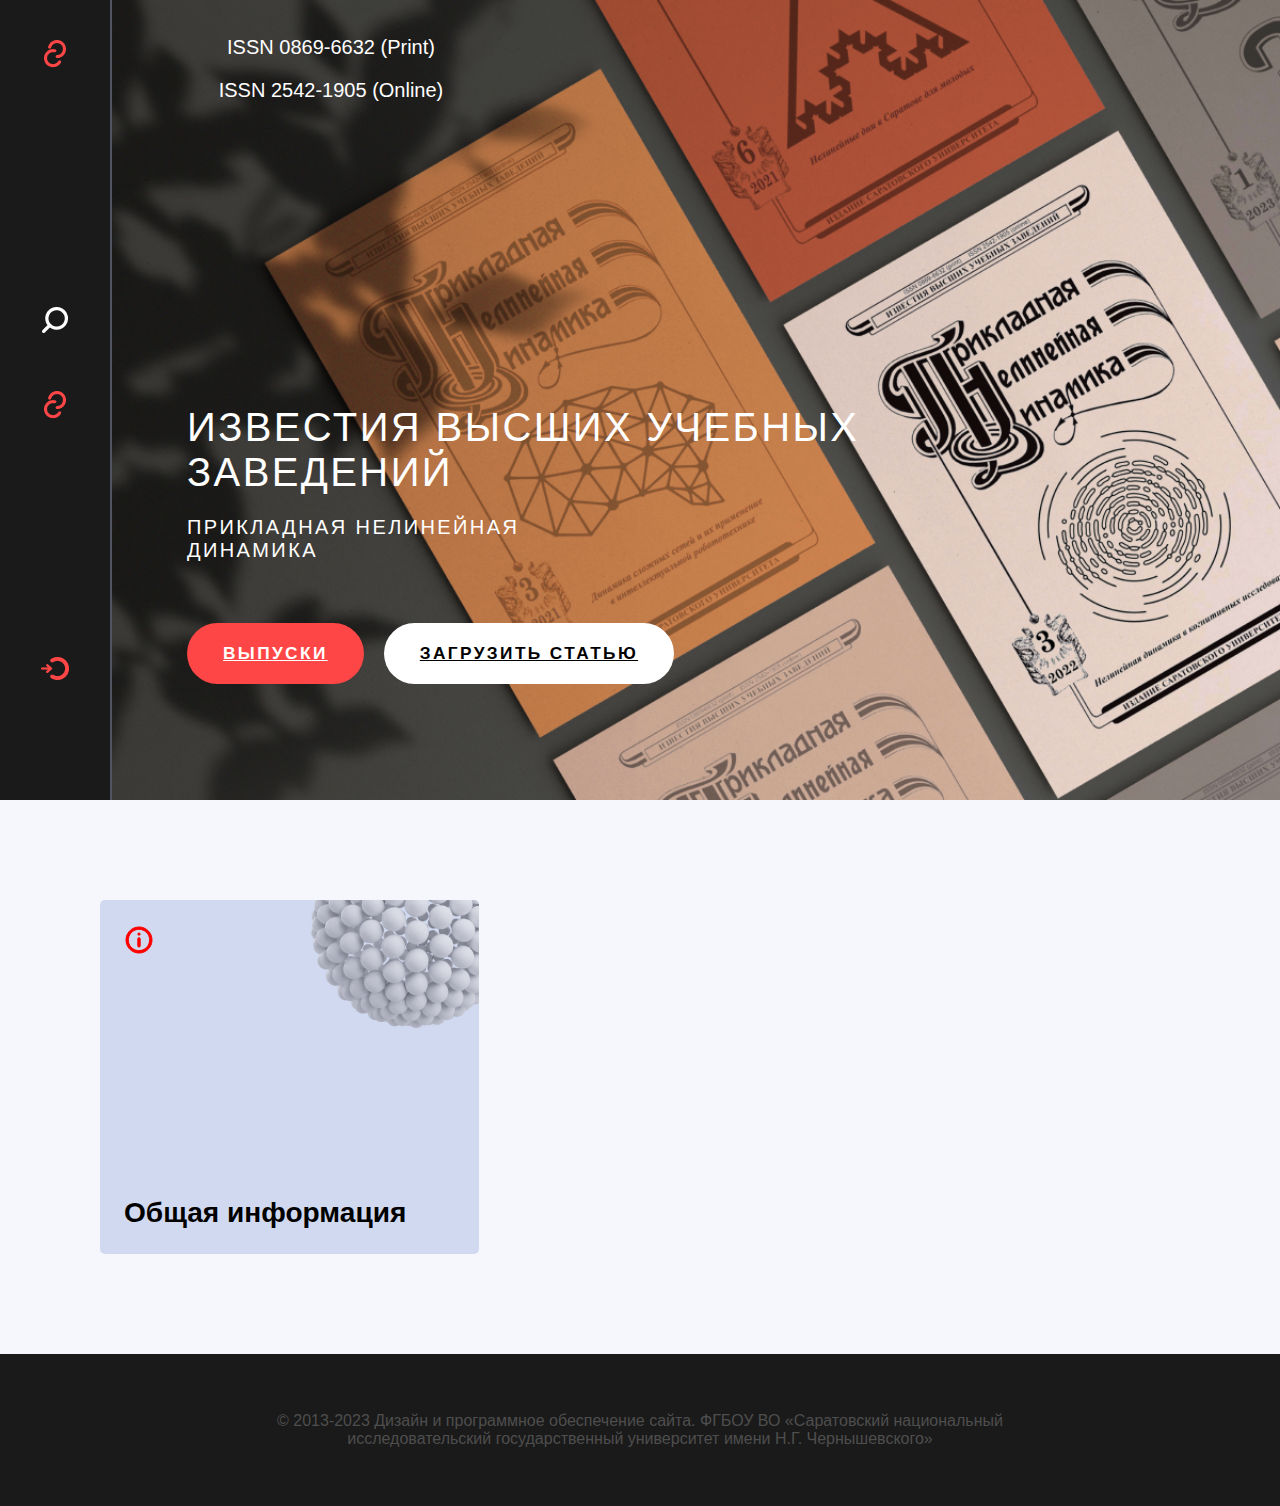
==== index.html @ 3cf643f3 "feat: add normal struct" ====
<!DOCTYPE html>
<html lang="ru">
<head>
    <meta charset="UTF-8">
    <meta name="viewport" content="width=device-width, initial-scale=1.0">
    <title>Прикладная нелинейная динамика</title>
    <link rel="stylesheet" href="./src/css/styles.css">
</head>
<body>
    <header>
        <div class="header-content">
            <div class="sidebar">
               <div class="trigger">                    
                    <div class="linkbtn" onclick="toggleMenu('linksMenu')"><img src="./src/img/png/Topbtn.png" alt=""></div>
                    <div class="center"> 
                        <div class="Searchbtn" onclick="toggleMenu('searchMenu')"><img src="./src/img/png/Search.png" alt=""></div>
                        <div class="Menubtn" onclick="toggleMenu('menu')"><img src="./src/img/png/Topbtn.png" alt=""></div>
                    </div>
                    <div class="authbtn" onclick="toggleMenu('authMenu')"><img src="./src/img/png/auth.png" alt=""></div>
                </div>  
                <div class="menu" id="linksMenu">
                    <a href="#">WoS: 0.13</a>
                    <a href="#">SCOPUS: 1.2</a>
                    <a href="#">RSCI</a>
                    <a href="#">РИНЦ: 0.626</a>
                    <a href="#">Scimago: Q3</a>
                    <a href="#">Список ВАК</a>
                    <a href="#">Журналы СГУ</a>
                </div>
                <div class="menu" id="menu">
                    <a href="#">Общая информация</a>
                    <a href="#">Цели и тематика журнала</a>
                    <a href="#">Индексирование</a>
                    <a href="#">Редакционная коллегия</a>
                    <a href="#">Правила представления рукописей</a>
                    <a href="#">Порядок рецензирования рукописей</a>
                    <a href="#">Авторы</a>
                    <a href="#">Издательская этика</a>
                    <a href="#">Рубрики</a>
                    <a href="#">Новости</a>
                    <a href="#">Контакты</a>
                    <a href="#">Ранний доступ</a>
                </div>
                <div class="menu" id="searchMenu">
                    <input type="text" id="searchInput" placeholder="Введите текст для поиска">
                    <div class="dropdown">
                        <input type="text" class="dropdown-btn" placeholder="Выберите ключевое слово" readonly onclick="toggleDropdown()">
                        <div class="dropdown-content" id="dropdown-content">
                            <a href="#" onclick="selectKeyword('Ключевое слово 1')">Ключевое слово 1</a>
                            <a href="#" onclick="selectKeyword('Ключевое слово 2')">Ключевое слово 2</a>
                            <a href="#" onclick="selectKeyword('Ключевое слово 3')">Ключевое слово 3</a>
                        </div>
                    </div>
                    <button onclick="search()">Искать</button>
                </div>
                <div class="menu" id="authMenu">
                    <input type="text" id="login" placeholder="Логин">
                    <input type="password" id="password" placeholder="Пароль">
                    <button onclick="login()">Войти</button>
                </div>
            </div>
      
            <div class="header-right-wrapper">
                <div class="contact-info">
                    <span>ISSN 0869-6632 (Print)</span>
                   <span>ISSN 2542-1905 (Online)</span>
               </div>
               <div class="headline">
                   <h1>Известия высших учебных заведений</h1>
                   <h2>Прикладная нелинейная динамика</h2>
                   <div class="buttons">
                       <a href="article.html" class="releases-btn">ВЫПУСКИ</a>
                       <a class="download-btn" href="./styles.css" download="скачать">ЗАГРУЗИТЬ СТАТЬЮ</a>
                   </div>
                </div>
            </div>            
            <script src="func.js"></script>
        </div>
    </header>
    <main>
        <section class="section-info">
            <div class="info__card">
                <h3>Общая информация</h3>
                <svg width="28" height="28" viewBox="0 0 28 28" fill="#000" xmlns="http://www.w3.org/2000/svg"  id="alert">
                    <path d="M13.9999 1.00014C11.4288 1.00014 8.91539 1.76257 6.77756 3.19102C4.63973 4.61947 2.9735 6.64978 1.98957 9.02521C1.00563 11.4006 0.748191 14.0145 1.2498 16.5362C1.7514 19.058 2.98952 21.3743 4.8076 23.1924C6.62567 25.0105 8.94204 26.2486 11.4638 26.7502C13.9855 27.2518 16.5994 26.9944 18.9748 26.0104C21.3502 25.0265 23.3805 23.3603 24.809 21.2224C26.2374 19.0846 26.9999 16.5712 26.9999 14.0001C27.0077 12.2907 26.6768 10.5967 26.0262 9.01597C25.3757 7.43521 24.4184 5.999 23.2097 4.79028C22.001 3.58157 20.5648 2.6243 18.984 1.97376C17.4033 1.32322 15.7093 0.992312 13.9999 1.00014ZM13.9999 24.6364C11.8963 24.6364 9.83985 24.0126 8.09072 22.8438C6.34159 21.6751 4.97831 20.0139 4.17327 18.0704C3.36823 16.1269 3.1576 13.9883 3.568 11.925C3.97841 9.86178 4.99142 7.96657 6.47893 6.47906C7.96644 4.99155 9.86165 3.97854 11.9249 3.56813C13.9881 3.15773 16.1267 3.36836 18.0703 4.1734C20.0138 4.97844 21.675 6.34172 22.8437 8.09085C24.0124 9.83998 24.6362 11.8964 24.6362 14.0001C24.6207 16.8162 23.4951 19.5126 21.5038 21.5039C19.5125 23.4953 16.8161 24.6209 13.9999 24.6364Z" fill="white" stroke="white"/>
                    <path d="M13.9997 11.6364C13.6862 11.6364 13.3856 11.761 13.164 11.9826C12.9424 12.2042 12.8179 12.5048 12.8179 12.8183V19.9091C12.8179 20.2226 12.9424 20.5232 13.164 20.7448C13.3856 20.9664 13.6862 21.0909 13.9997 21.0909C14.3131 21.0909 14.6137 20.9664 14.8353 20.7448C15.057 20.5232 15.1815 20.2226 15.1815 19.9091V12.8183C15.1815 12.5048 15.057 12.2042 14.8353 11.9826C14.6137 11.761 14.3131 11.6364 13.9997 11.6364Z" fill="white" stroke="white"/>
                    <path d="M13.9997 9.2728C14.6524 9.2728 15.1815 8.74369 15.1815 8.09099C15.1815 7.43829 14.6524 6.90918 13.9997 6.90918C13.347 6.90918 12.8179 7.43829 12.8179 8.09099C12.8179 8.74369 13.347 9.2728 13.9997 9.2728Z" fill="white" stroke="white"/>
                </svg>
                <picture class="info__picture"><img src="./src/img/png/gift.png" alt="gift"></picture>
            </div>
          <!--<button class="info-card">
                <h3>Цели и тематика журнала</h3>
            </button>
            <button class="info-card">
                <h3>Индексирование</h3>
            </button>
            <button class="info-card">
                <h3>Редакционная коллегия</h3>
            </button>
            <button class="info-card">
                <h3>Правила представления рукописей</h3>
            </button>
            <button class="info-card">
                <h3>Порядок рецензирования рукописей</h3>
            </button>
            <button class="info-card">
                <h3>Авторы</h3>
            </button>
            <button class="info-card">
                <h3>Издательская этика</h3>
            <button class="info-card">
                <h3>Рубрики</h3>
            </button>
            <button class="info-card">
                <h3>Новости</h3>
            </button>
            <button class="info-card">
                <h3>Контакты</h3>
            </button>
            <button class="info-card">
                <h3>Ранний доступ</h3>
            </button>-->  
        </section>
    </main>
    <footer>
        <p>&copy; 2013-2023 Дизайн и программное обеспечение сайта. ФГБОУ ВО «Саратовский национальный исследовательский государственный университет имени Н.Г. Чернышевского»</p>
    </footer>
    <script src="./src/js/func.js"></script>
</body>
</html>
---- src/css/styles.css ----
* {
  padding: 0;
  margin: 0;
}

html {
  font-family: 'Montserrat', sans-serif;
  background-color: #f5f7fd;
  overflow-x: hidden;
}

body {
  margin: 0;
  padding: 0;
  box-sizing: border-box;
  display: flex;
  flex-direction: column;
  min-height: 100vh;
  min-width: screen;
  background-color: #f5f7fd;
}

header {
  background-image: url('../img/png/top.png');
  background-size: cover;
  background-position: center;
  background-repeat: no-repeat;
  min-height: 50rem;
  height: 100%;
  min-width: screen;
  color: #ffffff;
}

.sidebar {
  position: relative;
  min-height: 50rem;
  min-width: 110px;
  background-color: #1a1a1a;
  border-right: 0.15rem solid #525464;
  transition: left 0.3s ease;
}

.trigger {
  display: flex;
  flex-direction: column;
  align-items: center;
  justify-content: space-between;
  min-height: 100%;
  text-align: center;
  width: 100%;
  transition: background-color 0.3s;
}

.center {
  display: flex;
  flex-direction: column;
  gap: 54px;
}

.trigger .Menubtn {
  background-position: center;
  background-repeat: no-repeat;
  height: fit-content;
  cursor: pointer;
}

.trigger .Searchbtn {
  background-position: center;
  background-repeat: no-repeat;
  height: fit-content;
  cursor: pointer;
}

.trigger .linkbtn {
  margin-top: 40px;
  background-position: center;
  background-repeat: no-repeat;
  height: fit-content;
  cursor: pointer;
}

.trigger .authbtn {
  height: fit-content;
  margin-bottom: 116px;
  cursor: pointer;
}

.menu {
  display: none;
  flex-direction: column;
  align-items: center;
  position: absolute;
  left: 101%;
  top: 0;
  height: 50rem;
  background-color: #1a1a1a;
  width: 400%;
}

.menu a {
  color: white;
  text-decoration: none;
  padding: 10px;
  display: block;
  text-align: center;
  width: 95.5%;
  margin-top: 0.7rem;
  transition: background-color 0.3s;
}

.menu a:hover {
  color: #ff4646;
}

#searchMenu input,
#authMenu input {
  position: relative;
  top: 30%;
  left: 20%;
  padding: 10px;
  margin-bottom: 10px;
  width: 50%;
  border: none;
  background-color: #1a1a1a;
  border: 1px solid #d32;
  color: #ffffff;
}

#searchMenu button {
  position: relative;
  top: 50%;
  left: 40%;
  background-color: #ff4646;
  padding: 10px 20px;
  border-radius: 5.7rem;
  border: none;
  color: white;
  padding: 10px 20px;
  cursor: pointer;
  transition: background-color 0.3s;
}

#authMenu button {
  position: relative;
  top: 50%;
  left: -18%;
  background-color: #ff4646;
  padding: 10px 20px;
  border-radius: 5.7rem;
  border: none;
  color: white;
  padding: 10px 20px;
  cursor: pointer;
  transition: background-color 0.3s;
}

#searchMenu button:hover,
#authMenu button:hover {
  background-color: #d32;
}

.dropdown {
  width: 80%;
  margin-bottom: 10px;
  position: relative;
  top: 40%;
  left: 10%;
}

.dropdown-btn {
  width: 100%;
  padding: 10px;
  border: none;
  background-color: #444444;
  color: white;
  cursor: pointer;
  text-align: left;
  margin: 0;
}

.dropdown-content {
  display: none;
  position: absolute;
  background-color: #333333;
  width: 100%;
  z-index: 1;
}

.dropdown-content a {
  color: white;
  padding: 10px;
  text-decoration: none;
  display: block;
  text-align: left;
}

.dropdown-content a:hover {
  background-color: gray;
}

.header-content {
  display: flex;
  min-height: 100%;
  width: 100%;
}

.header-right-wrapper {
  display: flex;
  flex-direction: column;
  min-height: 100%;
  max-width: 100%;
  justify-content: space-between;
  gap: 48px;
  padding: 36px 75px 116px;
}

@media (max-width: 760px) {
  .header-right-wrapper {
    padding: 24px 36px 80px;
    gap: 36px;
  }
}

.contact-info {
  display: flex;
  flex-direction: column;
  max-width: 18rem;
  font-weight: lighter;
  font-size: 20px;
  font-weight: 400;
}

.headline {
  display: flex;
  flex-direction: column;
  gap: 21px;
  min-width: 100%;
  margin-top: 0rem;
  letter-spacing: 0.15rem;
}

.headline h1 {
  font-weight: lighter;
  max-width: 292px;
  font-size: 20px;
  font-weight: 400;
  text-transform: uppercase;
}

.headline h2 {
  max-width: 460px;
  font-size: 64px;
  font-weight: 500;
}

.contact-info {
  left: 10%;
}

.buttons {
  display: flex;
  align-items: center;
  gap: 20px;
  margin-top: 40px;
  min-width: 100%;
  flex-wrap: wrap;
}

.releases-btn,
.download-btn {
  display: flex;
  min-width: fit-content;
  padding: 20px 36px;
  border-radius: 5.7rem;
  border: none;
  color: white;
  cursor: pointer;
  letter-spacing: 0.15rem;
  font-size: 108%;
  font-weight: bold;
}

.releases-btn {
  background-color: #ff4646;
  color: #ffffff;
}

.download-btn {
  background-color: #ffffff;
  color: #000000;
}

.releases-btn:hover {
  background-color: #d32;
}

.download-btn:hover {
  background-color: #d0d9ef;
}

main {
  padding: 20px;
}

.content-block {
  background-color: white;
  border-radius: 5px;
  padding: 18px 30px;
  display: flex;
  flex-direction: column;
}

.main-btns {
  background-color: white;
  max-width: 240px;
  color: #ff4646;
  font-size: 14px;
  border-radius: 5.7rem;
  border-color: #ff4646;
  border-width: 1.5px;
  justify-content: center;
  margin-left: 45%;
}

h4 {
  color: #ff4646;
}

.section-info {
  display: grid;
  grid-template-columns: repeat(auto-fill, minmax(272px, 1fr));
  gap: 44px;
  padding: 5rem;
}

.info__card {
  display: flex;
  width: 100%;
  min-height: 19rem;
  border: none;
  cursor: pointer;
  font-size: x-large;
  background-color: #d0d9ef;
  border-radius: 5px;
  background-blend-mode: overlay;
  text-align: start;
  padding: 25px 24px;
  position: relative;
  overflow: hidden;
  flex-direction: column;
  align-items: flex-start;
  justify-content: flex-end;
  transition: background .5s ease-in-out, color .5s ease-in-out;
}


.info__picture{
  position: absolute;
  top: 0;
  right: 0;
  z-index: 5;
}

.info__card:hover{
  background-color: #ff4646;
  transition: background .5s ease-in-out, color .5s ease-in-out;
  color: #fff;
}

.info__card:hover #alert path{
  fill: white;
  stroke: white;
}





















.info-card h3 {
  width: 100%;
  vertical-align: bottom;
}

#alert{
  position: absolute;
  top: 26px;
  left: 25px;
  z-index: 5;
}

#alert path{
  fill: red;
  stroke: red;
}

footer {
  position: relative;
  display: flex;
  justify-content: center;
  align-items: center;
  background-color: #1a1a1a;
  margin: auto;
  padding: 58px 0;
  width: 100%;
  text-align: center;
}

footer p {
  max-width: 822px;
  color: #4e4e4e;
}

@media (max-width: 760px) {
  .releases-btn,
  .download-btn {
    min-width: 100%;
    justify-content: center;
    font-size: 12px;
  }

  .info-section {
    padding: 0;
  }

  footer {
    padding: 24px 0;
    width: 100%;
  }

  footer p {
    padding: 0 10px;
  }
}

@media (max-width: 620px) {
  .sidebar {
    min-width: 68px;
  }

  .headline h1 {
    font-size: 14px;
  }

  .headline h2 {
    font-size: 36px;
  }

  .buttons {
    margin-top: 10px;
  }
}


* {
  padding: 0;
  margin: 0;
}



.sidebar {
  position: relative;
  min-height: 50rem;
  min-width: 110px;
  background-color: #1a1a1a;
  border-right: 0.15rem solid #525464;
  transition: left 0.3s ease;
}

.trigger {
  display: flex;
  flex-direction: column;
  align-items: center;
  justify-content: space-between;
  min-height: 100%;
  text-align: center;
  width: 100%;
  transition: background-color 0.3s;
}

.center {
  display: flex;
  flex-direction: column;
  gap: 54px;
}

.trigger .Menubtn {
  background-position: center;
  background-repeat: no-repeat;
  height: fit-content;
  cursor: pointer;
}

.trigger .Searchbtn {
  background-position: center;
  background-repeat: no-repeat;
  height: fit-content;
  cursor: pointer;
}

.trigger .linkbtn {
  margin-top: 40px;
  background-position: center;
  background-repeat: no-repeat;
  height: fit-content;
  cursor: pointer;
}

.trigger .authbtn {
  height: fit-content;
  margin-bottom: 116px;
  cursor: pointer;
}

.menu {
  display: none;
  flex-direction: column;
  align-items: center;
  position: absolute;
  left: 101%;
  top: 0;
  height: 50rem;
  background-color: #1a1a1a;
  width: 400%;
}

.menu a {
  color: white;
  text-decoration: none;
  padding: 10px;
  display: block;
  text-align: center;
  width: 95.5%;
  margin-top: 0.7rem;
  transition: background-color 0.3s;
}

.menu a:hover {
  color: #ff4646;
}

#searchMenu input,
#authMenu input {
  position: relative;
  top: 30%;
  left: 20%;
  padding: 10px;
  margin-bottom: 10px;
  width: 50%;
  border: none;
  background-color: #1a1a1a;
  border: 1px solid #d32;
  color: #ffffff;
}

#searchMenu button {
  position: relative;
  top: 50%;
  left: 40%;
  background-color: #ff4646;
  padding: 10px 20px;
  border-radius: 5.7rem;
  border: none;
  color: white;
  padding: 10px 20px;
  cursor: pointer;
  transition: background-color 0.3s;
}

#authMenu button {
  position: relative;
  top: 50%;
  left: -18%;
  background-color: #ff4646;
  padding: 10px 20px;
  border-radius: 5.7rem;
  border: none;
  color: white;
  padding: 10px 20px;
  cursor: pointer;
  transition: background-color 0.3s;
}

#searchMenu button:hover,
#authMenu button:hover {
  background-color: #d32;
}

.dropdown {
  width: 80%;
  margin-bottom: 10px;
  position: relative;
  top: 40%;
  left: 10%;
}

.dropdown-btn {
  width: 100%;
  padding: 10px;
  border: none;
  background-color: #444444;
  color: white;
  cursor: pointer;
  text-align: left;
  margin: 0;
}

.dropdown-content {
  display: none;
  position: absolute;
  background-color: #333333;
  width: 100%;
  z-index: 1;
}

.dropdown-content a {
  color: white;
  padding: 10px;
  text-decoration: none;
  display: block;
  text-align: left;
}

.dropdown-content a:hover {
  background-color: gray;
}

.header-content {
  display: flex;
  min-height: 100%;
  width: 100%;
}

.header-right-wrapper {
  display: flex;
  flex-direction: column;
  min-height: 100%;
  max-width: 100%;
  justify-content: space-between;
  gap: 48px;
  padding: 36px 75px 116px;
}

@media (max-width: 760px) {
  .header-right-wrapper {
    padding: 24px 36px 80px;
    gap: 36px;
  }
}

.contact-info {
  display: flex;
  align-items: center;
  gap: 20px;
  max-width: 18rem;
  font-weight: lighter;
  font-size: 20px;
}

.contact-info a {
  display: flex;
  align-items: center;
  gap: 20px;
  max-width: 18rem;
  font-weight: lighter;
  font-size: 20px;
  color: white;
  text-decoration: none;
  text-transform: uppercase;
}

.headline {
  display: flex;
  flex-direction: column;
  gap: 21px;
  min-width: 100%;
  margin-top: 0rem;
  letter-spacing: 0.15rem;
}

.headline h1 {
  max-width: 874px;
  font-size: 40px;
  font-weight: 500;
}

.headline h2 {
  font-weight: lighter;
  font-size: 20px;
  font-weight: 400;
  text-transform: uppercase;
}

.contact-info {
  left: 10%;
}

.buttons {
  display: flex;
  align-items: center;
  gap: 20px;
  margin-top: 40px;
  min-width: 100%;
  flex-wrap: wrap;
}

.releases-btn,
.download-btn {
  display: flex;
  min-width: fit-content;
  padding: 20px 36px;
  border-radius: 5.7rem;
  border: none;
  color: white;
  cursor: pointer;
  letter-spacing: 0.15rem;
  font-size: 108%;
  font-weight: bold;
}

.releases-btn {
  background-color: #ff4646;
  color: #ffffff;
}

.download-btn {
  background-color: #ffffff;
  color: #000000;
}

.releases-btn:hover {
  background-color: #d32;
}

.download-btn:hover {
  background-color: #d0d9ef;
}

.article-content {
  display: flex;
  flex-direction: column;
  height: 100%;
  padding: 110px;
  gap: 70px;
  background-color: #f5f5f5;
}

.block {
  display: flex;
  flex-direction: column;
  gap: 20px;
}

.block_title {
  color: #ff4646;
  font-size: 32px;
  font-weight: 600;
  margin-left: 73px;
}

.block_content {
  display: flex;
  background-color: white;
  padding: 45px 73px 60px;
  border-radius: 15px;
}

.first {
  display: flex;
  flex-direction: column;
  gap: 45px;
  font-size: 24px;
}

.first button {
  border: 1px solid #ff4646;
  color: #ff4646;
  text-transform: uppercase;
  background-color: transparent;
  border-radius: 200px;
  width: fit-content;
  padding: 18px 28px;
  cursor: pointer;
  letter-spacing: 0.15rem;
  font-weight: bold;
  margin: auto;
  font-size: 18px;
}

.second {
  display: flex;
  flex-direction: column;
  gap: 25px;
}

.second_item {
  display: flex;
  align-items: center;
  gap: 23px;
  font-size: 24px;
}

.third {
  display: flex;
  flex-direction: column;
  gap: 35px;
}

.third_item {
  display: flex;
  align-items: center;
  gap: 50px;
  font-size: 24px;
  font-weight: lighter;
}

.third_item span {
  color: #ff4646;
  text-decoration: underline;
  font-weight: 600;
}

.fourth {
  display: flex;
  flex-direction: column;
  gap: 20px;
  font-size: 24px;
}

.fourth span {
  font-weight: lighter;
}

.fifth {
  display: flex;
  flex-direction: column;
  gap: 27px;
  font-size: 24px;
}

.fifth_item {
  display: flex;
  align-items: center;
  gap: 25px;
}

.fifth_item span {
  text-decoration: underline;
  font-weight: lighter;
}

.sixth {
  display: flex;
  flex-direction: column;
  gap: 15px;
  font-size: 24px;
}

.sixth li {
  font-weight: lighter;
  margin-bottom: 20px;
}

.sixth a {
  color: #ff4646;
  font-weight: 600;
  margin: auto;
  font-size: 16px;
}

.seven {
  display: flex;
  flex-direction: column;
  gap: 26px;
  font-size: 24px;
}

.seven_item {
  display: flex;
  align-items: center;
  gap: 27px;
}

.seven_item span {
  font-weight: lighter;
}
.seven_item a {
  color: #ff4646;
  font-weight: 600;
}

footer {
  position: relative;
  display: flex;
  justify-content: center;
  align-items: center;
  background-color: #1a1a1a;
  margin: auto;
  padding: 58px 0;
  width: 100%;
  text-align: center;
}

footer p {
  max-width: 822px;
  color: #4e4e4e;
}

@media (max-width: 760px) {
  .releases-btn,
  .download-btn {
    min-width: 100%;
    justify-content: center;
    font-size: 12px;
  }

  .article-content {
    padding: 60px;
    gap: 40px;
  }

  .block_content {
    padding: 25px 40px 35px;
  }

  .block_title {
    margin-left: 40px;
  }

  .info-section {
    padding: 0;
  }

  footer {
    padding: 24px 0;
    width: 100%;
  }

  footer p {
    padding: 0 10px;
  }
}

@media (max-width: 620px) {
  .sidebar {
    min-width: 68px;
  }

  .headline h1 {
    font-size: 14px;
  }

  .headline h2 {
    font-size: 32px;
  }

  .buttons {
    margin-top: 10px;
  }
}
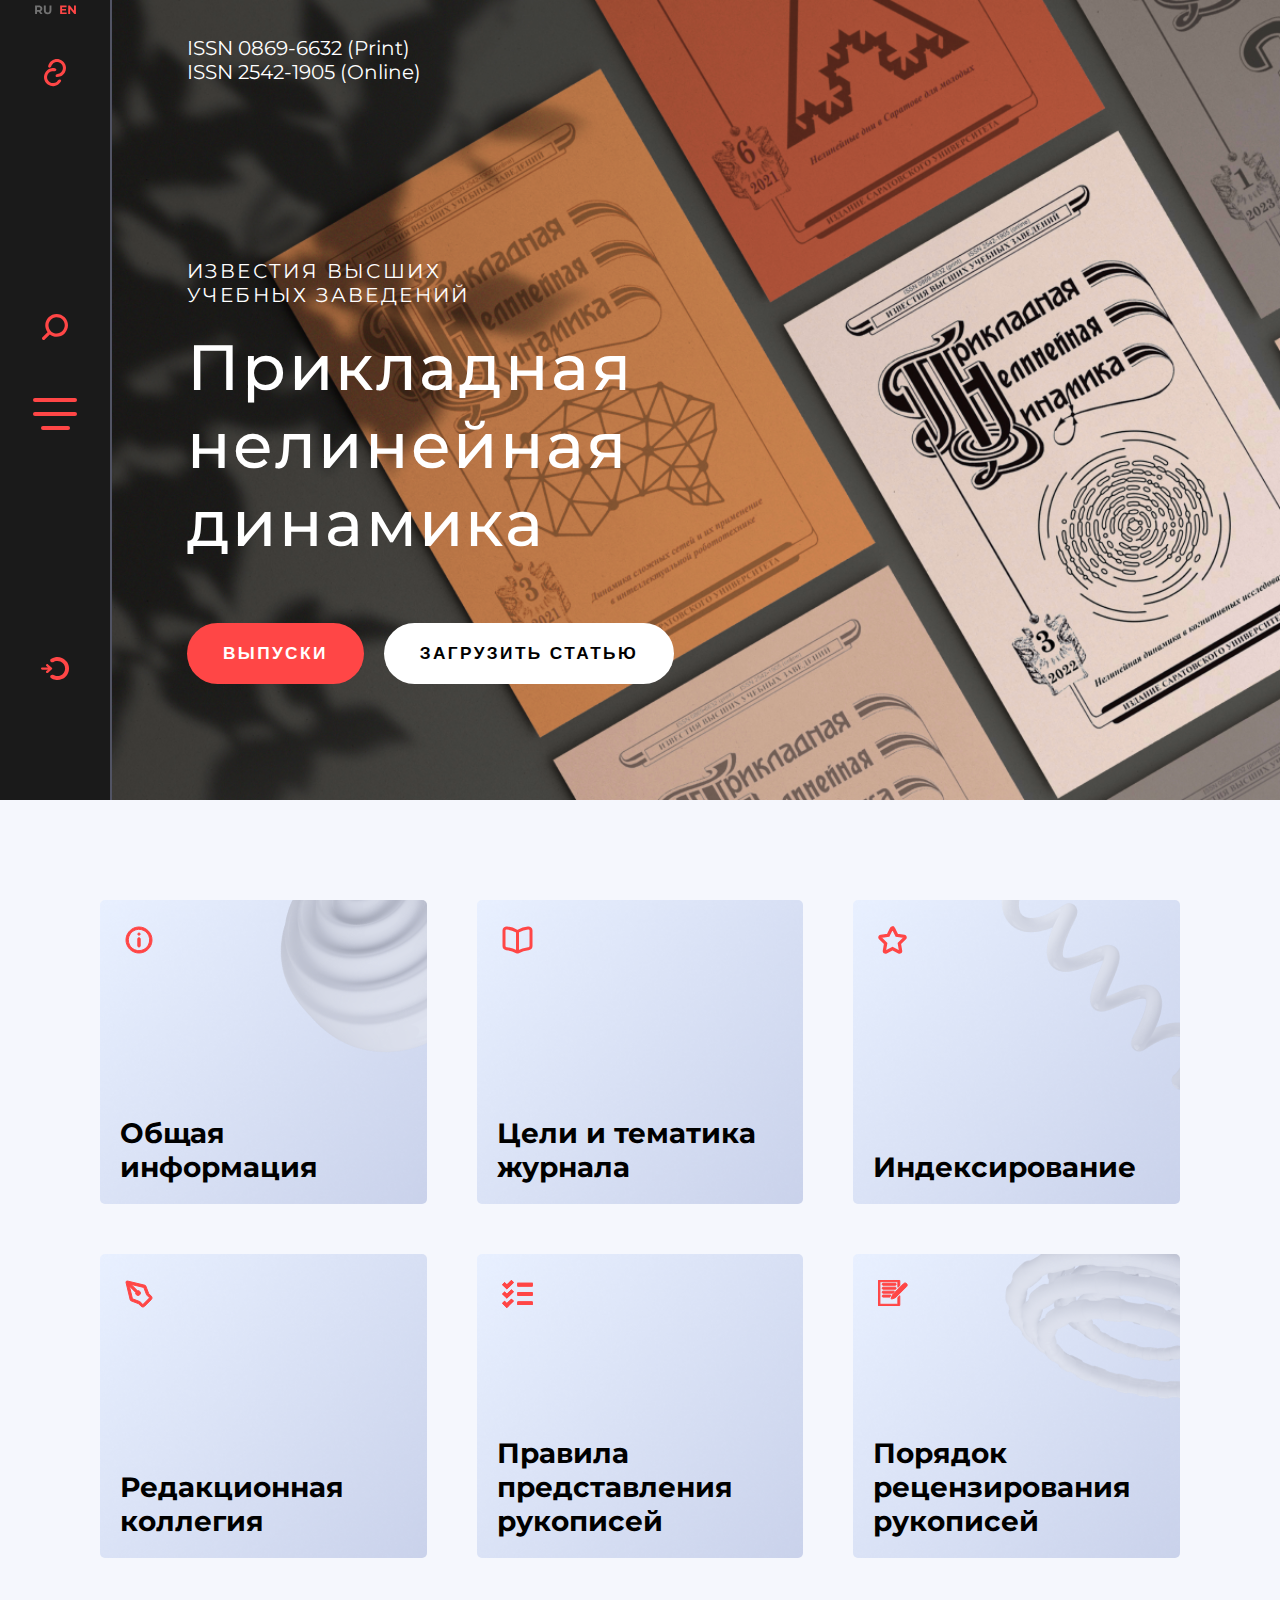
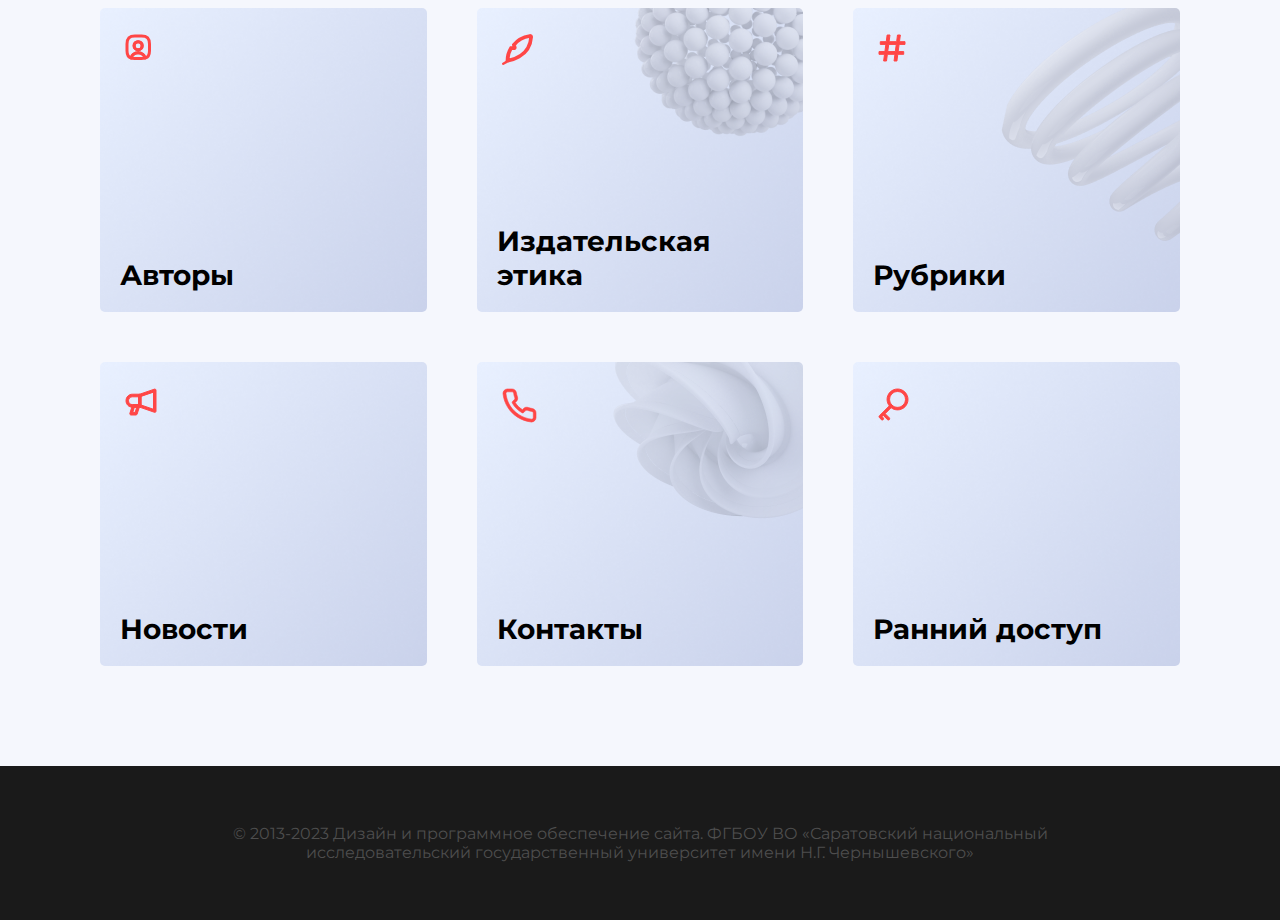
==== commit 64eec598: "1" ====
--- a/index.html
+++ b/index.html
@@ -5,18 +5,49 @@
     <meta name="viewport" content="width=device-width, initial-scale=1.0">
     <title>Прикладная нелинейная динамика</title>
     <link rel="stylesheet" href="./src/css/styles.css">
+    <link href='https://fonts.googleapis.com/css?family=Montserrat' rel='stylesheet'>
 </head>
 <body>
+    <script src="./src/js/func.js"></script>
+    <script src="./src/js/articles-date.js"></script>
     <header>
         <div class="header-content">
             <div class="sidebar">
-               <div class="trigger">                    
-                    <div class="linkbtn" onclick="toggleMenu('linksMenu')"><img src="./src/img/png/Topbtn.png" alt=""></div>
+               <div class="trigger" id="trigger">
+                    <div class="up">
+                        <div class="lengbtn" onclick="LengButton(this)">
+                            <svg width="41" height="10" viewBox="0 0 41 10" fill="none" xmlns="http://www.w3.org/2000/svg">
+                                <path id="ru" d="M5.43784 9L3.81784 6.66H3.72184H2.02984V9H0.0858438V0.599999H3.72184C4.46584 0.599999 5.10984 0.724 5.65384 0.972C6.20584 1.22 6.62984 1.572 6.92584 2.028C7.22184 2.484 7.36984 3.024 7.36984 3.648C7.36984 4.272 7.21784 4.812 6.91384 5.268C6.61784 5.716 6.19384 6.06 5.64184 6.3L7.52584 9H5.43784ZM5.40184 3.648C5.40184 3.176 5.24984 2.816 4.94584 2.568C4.64184 2.312 4.19784 2.184 3.61384 2.184H2.02984V5.112H3.61384C4.19784 5.112 4.64184 4.984 4.94584 4.728C5.24984 4.472 5.40184 4.112 5.40184 3.648ZM12.6421 9.144C11.4421 9.144 10.5061 8.812 9.83406 8.148C9.17006 7.484 8.83806 6.536 8.83806 5.304V0.599999H10.7821V5.232C10.7821 6.736 11.4061 7.488 12.6541 7.488C13.2621 7.488 13.7261 7.308 14.0461 6.948C14.3661 6.58 14.5261 6.008 14.5261 5.232V0.599999H16.4461V5.304C16.4461 6.536 16.1101 7.484 15.4381 8.148C14.7741 8.812 13.8421 9.144 12.6421 9.144Z" fill="#727272"/>
+                                <path id="en" d="M31.668 7.44V9H25.164V0.599999H31.512V2.16H27.096V3.984H30.996V5.496H27.096V7.44H31.668ZM40.9188 0.599999V9H39.3228L35.1348 3.9V9H33.2148V0.599999H34.8228L38.9987 5.7V0.599999H40.9188Z" fill="#FF4646"/>
+                            </svg>
+                        </div>                    
+                        <div class="linkbtn iconbtn" onclick="toggleMenu('linksMenu')">
+                            <svg width="22" height="28" viewBox="0 0 22 28" fill="none" xmlns="http://www.w3.org/2000/svg">
+                                <path d="M5.47494 8.64321C4.62775 8.59881 3.96395 7.87049 4.15105 7.04303C4.43963 5.76671 5.00347 4.56207 5.81022 3.51637C6.93139 2.06312 8.46856 0.985781 10.2172 0.427736C11.9657 -0.130309 13.8428 -0.142593 15.5986 0.392518C17.3543 0.927628 18.9054 1.98476 20.0455 3.42321C21.1856 4.86166 21.8606 6.61321 21.9807 8.44476C22.1007 10.2763 21.6601 12.101 20.7175 13.6759C19.7749 15.2509 18.375 16.5014 16.7042 17.2611C15.5019 17.8078 14.2003 18.0816 12.8918 18.0711C12.0435 18.0643 11.486 17.2518 11.6362 16.4168C11.7864 15.5819 12.5926 15.0478 13.4382 14.9804C14.1241 14.9257 14.7992 14.7525 15.4326 14.4645C16.5354 13.9631 17.4593 13.1377 18.0814 12.0983C18.7035 11.0588 18.9943 9.85451 18.9151 8.64569C18.8359 7.43686 18.3904 6.28084 17.6379 5.33146C16.8855 4.38208 15.8617 3.68438 14.7029 3.3312C13.5441 2.97803 12.3053 2.98614 11.1512 3.35445C9.99711 3.72276 8.98258 4.4338 8.24261 5.39295C7.8176 5.94383 7.49474 6.56155 7.28488 7.21682C7.02613 8.02474 6.32212 8.68761 5.47494 8.64321Z" fill="#FF4646"/>
+                                <path d="M16.1683 20.4554C16.9751 20.7175 17.4278 21.5928 17.0329 22.3437C16.4238 23.5018 15.5674 24.5195 14.5175 25.3208C13.0584 26.4343 11.2948 27.0771 9.46135 27.1635C7.62792 27.25 5.81162 26.7761 4.2542 25.8048C2.69678 24.8335 1.4721 23.4109 0.743147 21.7264C0.0141932 20.0419 -0.18446 18.1753 0.173626 16.3751C0.531712 14.5749 1.42955 12.9264 2.74766 11.6491C4.06577 10.3717 5.74162 9.52613 7.55219 9.22477C8.855 9.00792 10.1831 9.08028 11.4443 9.42907C12.2619 9.6552 12.5901 10.5844 12.2289 11.352C11.8677 12.1196 10.9508 12.4268 10.1165 12.2731C9.43989 12.1484 8.74292 12.141 8.05659 12.2552C6.86161 12.4541 5.75555 13.0122 4.8856 13.8553C4.01565 14.6983 3.42307 15.7863 3.18674 16.9744C2.9504 18.1626 3.08151 19.3945 3.56262 20.5063C4.04373 21.6181 4.85202 22.557 5.87992 23.198C6.90782 23.8391 8.10657 24.1519 9.31664 24.0948C10.5267 24.0377 11.6907 23.6135 12.6537 22.8786C13.2068 22.4565 13.6785 21.9433 14.0509 21.3647C14.5099 20.6513 15.3615 20.1932 16.1683 20.4554Z" fill="#FF4646"/>
+                            </svg>
+                        </div>                             
+                    </div>
                     <div class="center"> 
-                        <div class="Searchbtn" onclick="toggleMenu('searchMenu')"><img src="./src/img/png/Search.png" alt=""></div>
-                        <div class="Menubtn" onclick="toggleMenu('menu')"><img src="./src/img/png/Topbtn.png" alt=""></div>
-                    </div>
-                    <div class="authbtn" onclick="toggleMenu('authMenu')"><img src="./src/img/png/auth.png" alt=""></div>
+                        <div class="Searchbtn iconbtn" onclick="toggleMenu('searchMenu')">
+                            <svg width="26" height="26" viewBox="0 0 26 26" fill="none" xmlns="http://www.w3.org/2000/svg" >
+                                <path d="M14.6263 0C11.611 0.00365486 8.72015 1.20312 6.58796 3.33531C4.45578 5.46749 3.25631 8.35831 3.25265 11.3737C3.26068 13.8231 4.06686 16.2032 5.54905 18.1534L0.479049 23.2234C0.327498 23.3741 0.207173 23.5532 0.12497 23.7505C0.042766 23.9478 0.000298935 24.1594 1.57253e-06 24.3731C-0.000295789 24.5868 0.0415824 24.7985 0.123237 24.996C0.204891 25.1936 0.324717 25.373 0.475848 25.5242C0.62698 25.6753 0.806447 25.7951 1.00397 25.8768C1.20149 25.9584 1.41318 26.0003 1.62691 26C1.84064 25.9997 2.05221 25.9572 2.2495 25.875C2.4468 25.7928 2.62593 25.6725 2.77664 25.521L7.84664 20.4509C9.79677 21.9331 12.1769 22.7393 14.6263 22.7473C17.6428 22.7473 20.5358 21.5491 22.6687 19.4161C24.8017 17.2831 26 14.3902 26 11.3737C26 8.35719 24.8017 5.46425 22.6687 3.33127C20.5358 1.19829 17.6428 0 14.6263 0ZM14.6263 19.4977C13.0195 19.4977 11.4488 19.0213 10.1128 18.1286C8.77685 17.2359 7.73557 15.9671 7.12068 14.4826C6.50579 12.9981 6.34491 11.3647 6.65838 9.78875C6.97184 8.21284 7.74559 6.76527 8.88175 5.6291C10.0179 4.49293 11.4655 3.71919 13.0414 3.40572C14.6173 3.09225 16.2508 3.25314 17.7353 3.86803C19.2197 4.48292 20.4885 5.5242 21.3812 6.86019C22.2739 8.19618 22.7504 9.76689 22.7504 11.3737C22.7479 13.5275 21.8911 15.5924 20.3681 17.1154C18.8451 18.6385 16.7802 19.4952 14.6263 19.4977Z" fill="#FF4646"/>
+                            </svg>                               
+                        </div>
+                        <div class="Menubtn iconbtn" onclick="toggleMenu('menu')">
+                            <svg width="44" height="32" viewBox="0 0 44 32" fill="none" xmlns="http://www.w3.org/2000/svg">
+                                <rect width="44" height="4" rx="2" fill="#FF4646"/>
+                                <rect y="14" width="44" height="4" rx="2" fill="#FF4646"/>
+                                <rect x="8" y="28" width="29" height="4" rx="2" fill="#FF4646"/>
+                            </svg>                                
+                        </div>
+                    </div>
+                    <div class="authbtn iconbtn" onclick="toggleMenu('authMenu')">
+                        <svg width="28" height="23" viewBox="0 0 28 23" fill="none" xmlns="http://www.w3.org/2000/svg">
+                            <path d="M1.24674 12.6574L6.982 12.6574L5.36117 14.1058C4.86245 14.5515 4.86245 15.2201 5.36117 15.6657C5.85989 16.1114 6.60796 16.1114 7.10668 15.6657L10.8471 12.3231C10.9718 12.2117 11.0964 12.1003 11.0964 11.9889C11.2211 11.766 11.2211 11.4318 11.0964 11.0975C10.9718 10.9861 10.9718 10.8747 10.8471 10.7632L7.10668 7.42061C6.85732 7.19777 6.48328 7.08635 6.23393 7.08635C5.98457 7.08635 5.61053 7.19777 5.36117 7.42061C4.86245 7.8663 4.86245 8.53482 5.36117 8.9805L6.982 10.429L1.24674 10.429C0.498661 10.429 -5.76229e-05 10.8747 -5.76948e-05 11.5432C-5.77667e-05 12.2117 0.49866 12.6574 1.24674 12.6574Z" fill="#FF4646"/>
+                            <path d="M9.75217 4.75067C8.98869 3.9872 8.98112 2.73302 9.86276 2.10973C11.1734 1.18317 12.6696 0.536917 14.258 0.220974C16.4887 -0.222756 18.801 0.00498277 20.9024 0.875391C23.0037 1.7458 24.7998 3.21978 26.0634 5.11095C27.327 7.00211 28.0015 9.22552 28.0015 11.5C28.0015 13.7745 27.327 15.9979 26.0634 17.8891C24.7998 19.7802 23.0037 21.2542 20.9024 22.1246C18.801 22.995 16.4887 23.2228 14.258 22.779C12.6696 22.4631 11.1734 21.8168 9.86276 20.8903C8.98112 20.267 8.98869 19.0128 9.75217 18.2493C10.5156 17.4859 11.746 17.5133 12.6788 18.0571C13.4011 18.4782 14.1919 18.7793 15.0208 18.9442C16.4931 19.237 18.0192 19.0867 19.4061 18.5123C20.793 17.9378 21.9784 16.965 22.8124 15.7168C23.6464 14.4686 24.0915 13.0012 24.0915 11.5C24.0915 9.99885 23.6464 8.5314 22.8124 7.28323C21.9784 6.03506 20.793 5.06223 19.4061 4.48776C18.0192 3.91329 16.4931 3.76298 15.0208 4.05585C14.1919 4.22071 13.4011 4.52184 12.6788 4.94295C11.746 5.48674 10.5156 5.51415 9.75217 4.75067Z" fill="#FF4646"/>
+                        </svg>                            
+                    </div>
                 </div>  
                 <div class="menu" id="linksMenu">
                     <a href="#">WoS: 0.13</a>
@@ -42,16 +73,13 @@
                     <a href="#">Ранний доступ</a>
                 </div>
                 <div class="menu" id="searchMenu">
-                    <input type="text" id="searchInput" placeholder="Введите текст для поиска">
                     <div class="dropdown">
-                        <input type="text" class="dropdown-btn" placeholder="Выберите ключевое слово" readonly onclick="toggleDropdown()">
-                        <div class="dropdown-content" id="dropdown-content">
-                            <a href="#" onclick="selectKeyword('Ключевое слово 1')">Ключевое слово 1</a>
-                            <a href="#" onclick="selectKeyword('Ключевое слово 2')">Ключевое слово 2</a>
-                            <a href="#" onclick="selectKeyword('Ключевое слово 3')">Ключевое слово 3</a>
-                        </div>
-                    </div>
-                    <button onclick="search()">Искать</button>
+                        <input type="text" class="dropdown-btn" id="keywordInput" 
+                               placeholder="Выберите ключевое слово" readonly 
+                               onclick="toggleDropdown()">
+                        <div class="dropdown-content" id="dropdown-content"></div>
+                    </div>
+                    <button onclick="performSearch()">Искать</button>
                 </div>
                 <div class="menu" id="authMenu">
                     <input type="text" id="login" placeholder="Логин">
@@ -69,62 +97,158 @@
                    <h1>Известия высших учебных заведений</h1>
                    <h2>Прикладная нелинейная динамика</h2>
                    <div class="buttons">
-                       <a href="article.html" class="releases-btn">ВЫПУСКИ</a>
-                       <a class="download-btn" href="./styles.css" download="скачать">ЗАГРУЗИТЬ СТАТЬЮ</a>
+                        <form action="article.html">
+                            <button class="releases-btn">ВЫПУСКИ</a></button>
+                        </form>
+                       <button class="download-btn">ЗАГРУЗИТЬ СТАТЬЮ</button>
                    </div>
                 </div>
             </div>            
-            <script src="func.js"></script>
         </div>
     </header>
     <main>
-        <section class="section-info">
-            <div class="info__card">
+        <section class="info-section">
+            <div class="info-card">
                 <h3>Общая информация</h3>
-                <svg width="28" height="28" viewBox="0 0 28 28" fill="#000" xmlns="http://www.w3.org/2000/svg"  id="alert">
+                <svg width="28" height="28" viewBox="0 0 28 28" fill="#000" xmlns="http://www.w3.org/2000/svg"  id="icon">
                     <path d="M13.9999 1.00014C11.4288 1.00014 8.91539 1.76257 6.77756 3.19102C4.63973 4.61947 2.9735 6.64978 1.98957 9.02521C1.00563 11.4006 0.748191 14.0145 1.2498 16.5362C1.7514 19.058 2.98952 21.3743 4.8076 23.1924C6.62567 25.0105 8.94204 26.2486 11.4638 26.7502C13.9855 27.2518 16.5994 26.9944 18.9748 26.0104C21.3502 25.0265 23.3805 23.3603 24.809 21.2224C26.2374 19.0846 26.9999 16.5712 26.9999 14.0001C27.0077 12.2907 26.6768 10.5967 26.0262 9.01597C25.3757 7.43521 24.4184 5.999 23.2097 4.79028C22.001 3.58157 20.5648 2.6243 18.984 1.97376C17.4033 1.32322 15.7093 0.992312 13.9999 1.00014ZM13.9999 24.6364C11.8963 24.6364 9.83985 24.0126 8.09072 22.8438C6.34159 21.6751 4.97831 20.0139 4.17327 18.0704C3.36823 16.1269 3.1576 13.9883 3.568 11.925C3.97841 9.86178 4.99142 7.96657 6.47893 6.47906C7.96644 4.99155 9.86165 3.97854 11.9249 3.56813C13.9881 3.15773 16.1267 3.36836 18.0703 4.1734C20.0138 4.97844 21.675 6.34172 22.8437 8.09085C24.0124 9.83998 24.6362 11.8964 24.6362 14.0001C24.6207 16.8162 23.4951 19.5126 21.5038 21.5039C19.5125 23.4953 16.8161 24.6209 13.9999 24.6364Z" fill="white" stroke="white"/>
                     <path d="M13.9997 11.6364C13.6862 11.6364 13.3856 11.761 13.164 11.9826C12.9424 12.2042 12.8179 12.5048 12.8179 12.8183V19.9091C12.8179 20.2226 12.9424 20.5232 13.164 20.7448C13.3856 20.9664 13.6862 21.0909 13.9997 21.0909C14.3131 21.0909 14.6137 20.9664 14.8353 20.7448C15.057 20.5232 15.1815 20.2226 15.1815 19.9091V12.8183C15.1815 12.5048 15.057 12.2042 14.8353 11.9826C14.6137 11.761 14.3131 11.6364 13.9997 11.6364Z" fill="white" stroke="white"/>
                     <path d="M13.9997 9.2728C14.6524 9.2728 15.1815 8.74369 15.1815 8.09099C15.1815 7.43829 14.6524 6.90918 13.9997 6.90918C13.347 6.90918 12.8179 7.43829 12.8179 8.09099C12.8179 8.74369 13.347 9.2728 13.9997 9.2728Z" fill="white" stroke="white"/>
                 </svg>
-                <picture class="info__picture"><img src="./src/img/png/gift.png" alt="gift"></picture>
-            </div>
-          <!--<button class="info-card">
+                <picture class="info-picture"><img src="./src/img/png/info.png" alt="info"></picture>
+            </div>
+            <div class="info-card">
                 <h3>Цели и тематика журнала</h3>
-            </button>
-            <button class="info-card">
+                <svg width="31" height="28" viewBox="0 0 31 28" fill="none" !imrortant xmlns="http://www.w3.org/2000/svg" id="icon" alt="goal">
+                    <path d="M29 20.0964V4.58072C29 3.03814 27.677 1.89407 26.0705 2.02261H25.9895C23.1545 2.254 18.848 3.62946 16.445 5.0692L16.2155 5.21061C15.824 5.44199 15.176 5.44199 14.7845 5.21061L14.447 5.01778C12.044 3.5909 7.751 2.22829 4.916 2.00976C3.3095 1.88121 2 3.03814 2 4.56787V20.0964C2 21.3305 3.053 22.4874 4.349 22.6417L4.7405 22.6931C7.67 23.0659 12.1925 24.4799 14.7845 25.8297L14.8385 25.8554C15.203 26.0482 15.7835 26.0482 16.1345 25.8554C18.7265 24.4928 23.2625 23.0659 26.2055 22.6931L26.651 22.6417C27.947 22.4874 29 21.3305 29 20.0964Z" stroke="#FF4646" stroke-width="3" stroke-linecap="round" stroke-linejoin="round"/>
+                    <path d="M15.5 5.69232V24.1539" stroke="#FF4646" stroke-width="3" stroke-linecap="round" stroke-linejoin="round"/>
+                </svg>                    
+            </div>
+            <div class="info-card">
                 <h3>Индексирование</h3>
-            </button>
-            <button class="info-card">
+                <svg width="29" height="28" viewBox="0 0 29 28" fill="none" xmlns="http://www.w3.org/2000/svg" id="icon">
+                    <path d="M14.5011 2.62144L18.123 10.0868L26.3591 11.3035L20.3943 17.2169L20.5949 18.4034L21.7879 25.4783L14.5003 21.5826L7.21349 25.4808L8.40645 18.4051L8.60626 17.2186L2.64313 11.3035L10.8784 10.0868L11.4196 8.97312L14.5011 2.62144ZM14.5003 1C13.7449 1 13.0569 1.42317 12.7357 2.08599L9.68204 8.38739L2.65494 9.42562C1.93326 9.53287 1.33383 10.0231 1.10113 10.6926C0.868444 11.3646 1.04465 12.1037 1.55387 12.6082L6.70174 17.7197L5.50709 24.8071C5.38653 25.521 5.69762 26.2375 6.30717 26.6556C6.64188 26.8844 7.0356 27 7.43016 27C7.75475 27 8.07934 26.9221 8.37357 26.7645L14.4994 23.4865L20.6253 26.7645C20.9195 26.9212 21.2449 27 21.5678 27C21.9624 27 22.3553 26.8844 22.6917 26.6556C23.3004 26.2383 23.6115 25.5219 23.4901 24.8071L22.2954 17.7197L27.4466 12.6082C27.9567 12.1046 28.1312 11.3638 27.8985 10.6926C27.6658 10.0214 27.0656 9.53204 26.3447 9.42562L19.3193 8.38739L16.264 2.08599C15.9453 1.42317 15.2565 1.00084 14.4994 1.00084L14.5003 1Z" fill="#FF4646" stroke="#FF4646" stroke-width="1.5"/>
+                </svg>                                      
+                <picture class="info-picture"><img src="./src/img/png/index.png" alt="index"></picture>
+            </div>
+            <div class="info-card">
                 <h3>Редакционная коллегия</h3>
-            </button>
-            <button class="info-card">
+                <svg width="28" height="28" viewBox="0 0 28 28" fill="none" xmlns="http://www.w3.org/2000/svg" id="icon">
+                    <path fill-rule="evenodd" clip-rule="evenodd" d="M1.35278 1.35278C1.66612 1.03946 2.10913 0.93484 2.50907 1.03894L19.9524 5.24938C20.3372 5.34227 20.6518 5.61836 20.7939 5.98786L23.7134 13.5785L26.2944 16.1595C27.2352 17.1004 27.2352 18.6256 26.2944 19.5663L19.5663 26.2944C18.6256 27.2352 17.1004 27.2352 16.1595 26.2944L13.5785 23.7134L5.98786 20.7939C5.61836 20.6518 5.34227 20.3372 5.24938 19.9524L1.03894 2.50907C0.93484 2.10913 1.03946 1.66612 1.35278 1.35278ZM10.4901 12.1935L4.37986 6.08327L7.44276 18.7724L14.6818 21.5567C14.8392 21.6172 14.982 21.7101 15.1011 21.8292L17.8629 24.591L24.591 17.8629L21.8292 15.1011C21.7101 14.982 21.6172 14.8392 21.5567 14.6818L18.7724 7.44276L6.08327 4.37986L12.1935 10.4901C12.2668 10.5634 12.3287 10.6438 12.3792 10.7291C12.5906 10.6685 12.814 10.636 13.0449 10.636C14.3754 10.636 15.4539 11.7145 15.4539 13.0449C15.4539 14.3754 14.3754 15.4539 13.0449 15.4539C11.7145 15.4539 10.636 14.3754 10.636 13.0449C10.636 12.814 10.6685 12.5906 10.7291 12.3792C10.6438 12.3287 10.5634 12.2668 10.4901 12.1935Z" fill="#FF4646" stroke="#FF4646"/>
+                </svg>                                                          
+            </div>
+            <div class="info-card">
                 <h3>Правила представления рукописей</h3>
-            </button>
-            <button class="info-card">
+                <svg width="31" height="28" viewBox="0 0 31 28" fill="none" xmlns="http://www.w3.org/2000/svg" id="icon">
+                    <path fill-rule="evenodd" clip-rule="evenodd" d="M4.872 5.34215L9.39863 1L10.9806 2.51754L4.85442 8.3941L1 4.69734L2.6002 3.16235L4.872 5.34215ZM30 5.81079H16.0324V3.50307H30V5.81079Z" fill="#FF4646"/>
+                    <path fill-rule="evenodd" clip-rule="evenodd" d="M4.872 5.34215L9.39863 1L10.9806 2.51754L4.85442 8.3941L1 4.69734L2.6002 3.16235L4.872 5.34215ZM30 5.81079H16.0324V3.50307H30V5.81079Z" fill="#FF4646"/>
+                    <path fill-rule="evenodd" clip-rule="evenodd" d="M4.872 23.948L9.39863 19.6059L10.9806 21.1234L4.85442 27L1 23.3032L2.6002 21.7682L4.872 23.948ZM30 24.4167H16.0324V22.109H30V24.4167Z" fill="#FF4646"/>
+                    <path fill-rule="evenodd" clip-rule="evenodd" d="M4.872 23.948L9.39863 19.6059L10.9806 21.1234L4.85442 27L1 23.3032L2.6002 21.7682L4.872 23.948ZM30 24.4167H16.0324V22.109H30V24.4167Z" fill="#FF4646"/>
+                    <path fill-rule="evenodd" clip-rule="evenodd" d="M4.872 14.6451L9.39863 10.303L10.9806 11.8205L4.85442 17.6971L1 14.0003L2.6002 12.4653L4.872 14.6451ZM30 15.1138H16.0324V12.806H30V15.1138Z" fill="#FF4646"/>
+                    <path fill-rule="evenodd" clip-rule="evenodd" d="M4.872 14.6451L9.39863 10.303L10.9806 11.8205L4.85442 17.6971L1 14.0003L2.6002 12.4653L4.872 14.6451ZM30 15.1138H16.0324V12.806H30V15.1138Z" fill="#FF4646"/>
+                    <path fill-rule="evenodd" clip-rule="evenodd" d="M4.872 5.34215L9.39863 1L10.9806 2.51754L4.85442 8.3941L1 4.69734L2.6002 3.16235L4.872 5.34215ZM30 5.81079H16.0324V3.50307H30V5.81079Z" stroke="#FF4646" stroke-width="1.3"/>
+                    <path fill-rule="evenodd" clip-rule="evenodd" d="M4.872 5.34215L9.39863 1L10.9806 2.51754L4.85442 8.3941L1 4.69734L2.6002 3.16235L4.872 5.34215ZM30 5.81079H16.0324V3.50307H30V5.81079Z" stroke="#FF4646" stroke-width="1.3"/>
+                    <path fill-rule="evenodd" clip-rule="evenodd" d="M4.872 23.948L9.39863 19.6059L10.9806 21.1234L4.85442 27L1 23.3032L2.6002 21.7682L4.872 23.948ZM30 24.4167H16.0324V22.109H30V24.4167Z" stroke="#FF4646" stroke-width="1.3"/>
+                    <path fill-rule="evenodd" clip-rule="evenodd" d="M4.872 23.948L9.39863 19.6059L10.9806 21.1234L4.85442 27L1 23.3032L2.6002 21.7682L4.872 23.948ZM30 24.4167H16.0324V22.109H30V24.4167Z" stroke="#FF4646" stroke-width="1.3"/>
+                    <path fill-rule="evenodd" clip-rule="evenodd" d="M4.872 14.6451L9.39863 10.303L10.9806 11.8205L4.85442 17.6971L1 14.0003L2.6002 12.4653L4.872 14.6451ZM30 15.1138H16.0324V12.806H30V15.1138Z" stroke="#FF4646" stroke-width="1.3"/>
+                    <path fill-rule="evenodd" clip-rule="evenodd" d="M4.872 14.6451L9.39863 10.303L10.9806 11.8205L4.85442 17.6971L1 14.0003L2.6002 12.4653L4.872 14.6451ZM30 15.1138H16.0324V12.806H30V15.1138Z" stroke="#FF4646" stroke-width="1.3"/>
+                </svg>                                                         
+            </div>
+            <div class="info-card">
                 <h3>Порядок рецензирования рукописей</h3>
-            </button>
-            <button class="info-card">
+                <svg width="30" height="26" viewBox="0 0 30 26" fill="none" xmlns="http://www.w3.org/2000/svg" id="icon">
+                    <path d="M19.8903 24.2853H1.91631V1.71458H19.8903V7.30933L21.8064 5.5947V0.857289C21.8065 0.383859 21.3774 0 20.8484 0H0.958244C0.429101 0 0 0.383859 0 0.857289V25.1427C0 25.6161 0.429042 26 0.958244 26H20.8484C21.3774 26 21.8065 25.6161 21.8065 25.1427V15.7088L19.8903 17.4235V24.2853Z" fill="#FF4646"/>
+                    <path d="M17.3884 3.25751H4.93709C4.52882 3.25751 4.19751 3.70542 4.19751 4.25755C4.19751 4.80959 4.52882 5.25751 4.93709 5.25751H17.3883C17.7967 5.25751 18.128 4.80959 18.128 4.25755C18.128 3.70542 17.7967 3.25751 17.3884 3.25751Z" fill="#FF4646"/>
+                    <path d="M18.128 8.20227C18.128 7.65025 17.7967 7.20227 17.3884 7.20227H4.93709C4.52882 7.20227 4.19751 7.65025 4.19751 8.20227C4.19751 8.75438 4.52882 9.20227 4.93709 9.20227H17.3883C17.7967 9.20227 18.128 8.75446 18.128 8.20227Z" fill="#FF4646"/>
+                    <path d="M16.3477 11.1473H4.93709C4.52882 11.1473 4.19751 11.5953 4.19751 12.1474C4.19751 12.6995 4.52882 13.1473 4.93709 13.1473H14.8683L16.3477 11.1473Z" fill="#FF4646"/>
+                    <path d="M12.2103 16.3883C12.3104 15.9352 12.4534 15.501 12.6277 15.0922H4.93721C4.52894 15.0922 4.19763 15.5401 4.19763 16.0922C4.19763 16.6442 4.52894 17.0922 4.93721 17.0922H12.0552L12.2103 16.3883Z" fill="#FF4646"/>
+                    <path d="M28.6024 3.60247C28.2149 3.21472 27.6893 2.99713 27.1419 2.99713C26.5944 2.99713 26.069 3.21472 25.6819 3.60199L14.7388 14.5454C14.4402 14.8439 14.2212 15.2113 14.1002 15.6158L13.2282 18.5389C13.1911 18.6627 13.2248 18.7966 13.3163 18.8881C13.3833 18.9551 13.4729 18.9911 13.5648 18.9911C13.5981 18.9911 13.6322 18.9864 13.6655 18.9763L16.5884 18.1041C16.993 17.9832 17.3605 17.7641 17.6589 17.4656L28.6024 6.52265C28.9895 6.13544 29.2072 5.61011 29.2072 5.06259C29.2072 4.51495 28.9896 3.98962 28.6024 3.60247Z" fill="#FF4646"/>
+                </svg>                                                         
+                <picture class="info-picture"><img src="./src/img/png/order.png" alt="order"></picture>
+            </div>
+            <div class="info-card">
                 <h3>Авторы</h3>
-            </button>
-            <button class="info-card">
+                <svg width="26" height="26" viewBox="0 0 26 26" fill="none" xmlns="http://www.w3.org/2000/svg" id="icon" alt="authors">
+                    <path d="M19.815 24.0726C18.825 24.3651 17.655 24.5001 16.2825 24.5001H9.53249C8.15999 24.5001 6.99 24.3651 6 24.0726C6.2475 21.1476 9.25124 18.8413 12.9075 18.8413C16.5638 18.8413 19.5675 21.1476 19.815 24.0726Z" stroke="white" stroke-width="3" stroke-linecap="round" stroke-linejoin="round"/>
+                    <path d="M16.625 2H9.875C4.25 2 2 4.25 2 9.875V16.625C2 20.8775 3.2825 23.2063 6.3425 24.0725C6.59 21.1475 9.59375 18.8412 13.25 18.8412C16.9062 18.8412 19.91 21.1475 20.1575 24.0725C23.2175 23.2063 24.5 20.8775 24.5 16.625V9.875C24.5 4.25 22.25 2 16.625 2ZM13.25 15.6912C11.0225 15.6912 9.2225 13.88 9.2225 11.6525C9.2225 9.42502 11.0225 7.625 13.25 7.625C15.4775 7.625 17.2775 9.42502 17.2775 11.6525C17.2775 13.88 15.4775 15.6912 13.25 15.6912Z" stroke="white" stroke-width="3" stroke-linecap="round" stroke-linejoin="round"/>
+                    <path d="M17.055 11.6525C17.055 13.88 15.255 15.6912 13.0275 15.6912C10.8 15.6912 9 13.88 9 11.6525C9 9.42502 10.8 7.625 13.0275 7.625C15.255 7.625 17.055 9.42502 17.055 11.6525Z" stroke="white" stroke-width="3" stroke-linecap="round" stroke-linejoin="round"/>
+                </svg>                                                         
+            </div>
+            <div class="info-card">
                 <h3>Издательская этика</h3>
-            <button class="info-card">
+                <svg width="31" height="31" viewBox="0 0 31 31" fill="none" xmlns="http://www.w3.org/2000/svg" id="icon">
+                    <path d="M1.2783 30C1.21777 30.0001 1.15887 29.9845 1.11053 29.9558C1.06219 29.927 1.02705 29.8865 1.01044 29.8405C0.993824 29.7946 0.996654 29.7456 1.01848 29.701C1.04032 29.6564 1.07995 29.6186 1.1314 29.5934C1.17063 29.5741 5.06832 27.6464 6.0426 25.6741C6.07009 25.6206 6.12318 25.5777 6.19036 25.5549C6.25754 25.532 6.33341 25.531 6.40155 25.552C6.46969 25.573 6.52462 25.6143 6.55444 25.6671C6.58427 25.7199 6.58659 25.7798 6.5609 25.8339C5.51902 27.9438 1.59129 29.8853 1.42464 29.9657C1.3809 29.9878 1.33019 29.9997 1.2783 30Z" fill="#FF4646" stroke="#FF4646" stroke-width="2"/>
+                    <path d="M4.66172 27.6347L4.64711 26.6913C4.61358 22.122 5.85863 17.6354 8.23981 13.7451L8.4978 13.3634H11.7706L10.9769 10.7814L11.2289 10.4352C16.0539 3.74096 24.3787 1.6861 27.7341 1.1131C28.0251 1.06493 28.3231 1.08401 28.6056 1.16889C28.8882 1.25377 29.1479 1.40224 29.365 1.60304C29.5822 1.80385 29.7511 2.05176 29.859 2.32797C29.9669 2.60419 30.011 2.90149 29.9879 3.19739C28.4478 24.9186 5.82002 27.5196 5.59129 27.5413L4.66172 27.6347ZM9.43167 15.0945C7.58838 18.3271 6.54047 21.9568 6.37552 25.6803C10.5968 24.9783 26.9989 21.0928 28.2767 3.07102C28.2804 3.03378 28.2753 2.99618 28.2619 2.96129C28.2484 2.9264 28.227 2.89521 28.1993 2.87022C28.177 2.84815 28.1497 2.83188 28.1197 2.82283C28.0897 2.81378 28.058 2.81223 28.0273 2.81828C24.9402 3.34454 17.3704 5.20032 12.8808 11.106L13.5481 13.295C13.6116 13.503 13.6257 13.7231 13.5893 13.9376C13.5529 14.1522 13.467 14.3551 13.3386 14.5301C13.2101 14.7051 13.0426 14.8473 12.8496 14.9454C12.6566 15.0434 12.4434 15.0945 12.2272 15.0945H9.43167Z" fill="#FF4646" stroke="#FF4646" stroke-width="2"/>
+                </svg>                                                          
+                <picture class="info-picture"><img src="./src/img/png/ethics.png" alt="ethics"></picture>
+            </div>
+            <div class="info-card">
                 <h3>Рубрики</h3>
-            </button>
-            <button class="info-card">
+                <svg width="28" height="28" viewBox="0 0 28 28" fill="none" xmlns="http://www.w3.org/2000/svg" id="icon">
+                    <path d="M21.1109 10.3971L20.1495 17.6029H25.718V20.3143H19.7889L18.9075 27H16.0632L16.9445 20.3143H9.37288L8.49152 27H5.64715L6.52851 20.3143H1V17.6029H6.88906L7.8906 10.3971H2.28197V7.68571H8.25115L9.13251 1H11.9769L11.0955 7.68571H18.6271L19.5085 1H22.3528L21.4715 7.68571H27V10.3971H21.1109ZM18.2666 10.3971H10.735L9.73343 17.6029H17.3051L18.2666 10.3971Z" fill="#FF4646" stroke="#FF4646"/>
+                </svg>                                                        
+                <picture class="info-picture"><img src="./src/img/png/categories.png" alt="categories"></picture>
+            </div>
+            <div class="info-card">
                 <h3>Новости</h3>
-            </button>
-            <button class="info-card">
+                <svg width="32" height="28" viewBox="0 0 32 28" fill="none" xmlns="http://www.w3.org/2000/svg" id="icon">
+                    <path d="M14.75 19.2035H7.25C3.875 19.2035 1 16.3448 1 12.7064C1 9.06806 3.75 6.20935 7.25 6.20935H14.75C15.5 6.20935 16 6.72912 16 7.50876V17.9041C16 18.6837 15.5 19.2035 14.75 19.2035ZM7.25 8.80818C5.25 8.80818 3.5 10.4974 3.5 12.7064C3.5 14.9154 5.125 16.6047 7.25 16.6047H13.5V8.80818H7.25Z" fill="#FF4646" stroke="#FF4646"/>
+                    <path d="M29.75 24.4012C29.625 24.4012 29.5 24.4012 29.375 24.2712L14.375 19.0736C13.875 18.9436 13.5 18.4239 13.5 17.9041V7.50879C13.5 6.98902 13.875 6.46926 14.375 6.33931L29.375 1.14166C29.75 0.881775 30.125 1.01172 30.5 1.2716C30.75 1.53148 31 1.92131 31 2.31113V23.1018C31 23.4916 30.75 23.8814 30.5 24.1413C30.25 24.2712 30 24.4012 29.75 24.4012ZM16 16.9945L28.5 21.2826V4.13031L16 8.41838V16.9945Z" fill="#FF4646" stroke="#FF4646"/>
+                    <path d="M11 27H5.99998C5.62498 27 5.24998 26.7401 4.99998 26.4802C4.74998 26.0904 4.62498 25.7006 4.87498 25.3108L7.37498 17.5143C7.49998 16.9945 7.99998 16.6047 8.49998 16.6047H13.5C13.875 16.6047 14.25 16.8646 14.5 17.1244C14.75 17.5143 14.75 17.9041 14.625 18.2939L12.125 26.0904C12 26.6102 11.5 27 11 27ZM7.74998 24.4012H10.125L11.75 19.2035H9.37498L7.74998 24.4012Z" fill="#FF4646" stroke="#FF4646"/>
+                </svg>                                                                           
+            </div>
+            <div class="info-card">
                 <h3>Контакты</h3>
-            </button>
-            <button class="info-card">
+                <svg width="35" height="35" viewBox="0 0 35 35" fill="none" xmlns="http://www.w3.org/2000/svg" id="icon">
+                    <path d="M29.6992 34H29.2635C24.3556 33.4681 19.6403 31.8011 15.4936 29.1321C11.6414 26.6881 8.37067 23.4364 5.90954 19.6038C3.22404 15.4623 1.55035 10.7514 1.02282 5.84906C0.962508 5.26434 1.02206 4.67349 1.19789 4.1124C1.37369 3.5513 1.6621 3.03162 2.04562 2.58491C2.41864 2.13221 2.87905 1.75868 3.39962 1.48643C3.92017 1.21421 4.49027 1.04879 5.07614 1H10.0007C11.0673 1.00108 12.0984 1.38202 12.9077 2.07404C13.717 2.76606 14.2512 3.72355 14.4139 4.77359C14.5939 6.12242 14.9307 7.4458 15.4178 8.71699C15.714 9.51582 15.7752 10.3823 15.5942 11.2146C15.4129 12.0469 14.9969 12.8103 14.395 13.4151L13.2396 14.566C15.0587 17.4268 17.4988 19.8447 20.3803 21.6415L21.5357 20.5094C22.1427 19.9098 22.9093 19.4955 23.7447 19.3149C24.5802 19.1345 25.45 19.1955 26.2519 19.4906C27.5295 19.9713 28.8574 20.3068 30.2106 20.4906C31.2826 20.6511 32.259 21.1958 32.9566 22.0226C33.654 22.8496 34.0247 23.9015 33.9987 24.9811V29.5094C33.9987 30.6872 33.5303 31.817 32.6962 32.6515C31.862 33.486 30.7299 33.9574 29.5476 33.9623L29.6992 34ZM10.0007 3.81132H5.4739C5.25163 3.82596 5.03464 3.88534 4.83607 3.98587C4.63748 4.0864 4.46142 4.226 4.31851 4.39623C4.17945 4.55568 4.07418 4.74153 4.00908 4.94257C3.94398 5.14361 3.92038 5.35568 3.9397 5.56604C4.39899 10.0128 5.89745 14.2906 8.31502 18.0566C10.5437 21.5409 13.5111 24.497 17.0088 26.717C20.7919 29.1506 25.0909 30.6751 29.5666 31.1698C29.7994 31.1828 30.0323 31.1477 30.2507 31.0666C30.4691 30.9853 30.6684 30.8598 30.8356 30.6981C31.1371 30.3902 31.307 29.9775 31.3091 29.5472V25.0377C31.3177 24.6407 31.1798 24.2543 30.9214 23.9517C30.6631 23.6492 30.3022 23.4515 29.9075 23.3962C28.3428 23.1866 26.8058 22.807 25.3238 22.2641C25.032 22.1555 24.7151 22.1313 24.41 22.1949C24.1048 22.2583 23.8241 22.4066 23.6002 22.6226L21.7062 24.5094C21.4844 24.7249 21.1985 24.8634 20.8915 24.9041C20.5843 24.9449 20.2723 24.8858 20.0015 24.7358C15.9599 22.4607 12.6145 19.1349 10.3227 15.1132C10.1659 14.8453 10.1031 14.5328 10.1442 14.2253C10.1854 13.9179 10.3282 13.6328 10.55 13.4151L12.4441 11.5283C12.6613 11.3095 12.8107 11.033 12.8746 10.7319C12.9384 10.4308 12.9139 10.1178 12.804 9.83019C12.257 8.35468 11.8758 6.82332 11.6675 5.26415C11.6205 4.859 11.4238 4.48578 11.1157 4.21721C10.8076 3.94862 10.4101 3.80395 10.0007 3.81132Z" fill="#FF4646" stroke="#FF4646" stroke-width="0.6"/>
+                </svg>                                                                            
+                <picture class="info-picture"><img src="./src/img/png/contacts.png" alt="contacts"></picture>
+            </div>
+            <div class="info-card">
                 <h3>Ранний доступ</h3>
-            </button>-->  
+                <svg width="31" height="33" viewBox="0 0 31 33" fill="none" xmlns="http://www.w3.org/2000/svg" id="icon">
+                    <path d="M19.5398 1.00101C13.7553 1.0071 9.06738 5.67999 9.06127 11.445V11.446C9.07145 13.886 9.9288 16.125 11.3543 17.888L11.339 17.8677L1.37267 27.8021C1.14255 28.0325 1 28.3492 1 28.7004C1 29.0515 1.14255 29.3682 1.37267 29.5986L3.40912 31.6285C3.63923 31.8579 3.95794 32 4.30922 32C5.01282 32 5.58302 31.4316 5.58302 30.7303C5.58302 30.3791 5.44047 30.0624 5.20933 29.832L4.073 28.7004L5.32745 27.4499L9.51947 31.6285C9.74959 31.8579 10.0683 32 10.4196 32C11.1232 32 11.6934 31.4316 11.6934 30.7303C11.6934 30.3791 11.5508 30.0624 11.3197 29.832L7.12868 25.6545L13.1454 19.6581C14.8855 21.0404 17.1144 21.8798 19.5398 21.89H19.5418C25.3202 21.8778 30 17.2059 30 11.445C30 5.68405 25.3202 1.01218 19.5429 1L19.5398 1.00101ZM19.5398 19.3536C15.1584 19.3536 11.6068 15.8134 11.6068 11.446C11.6068 7.07861 15.1584 3.53842 19.5398 3.53842C23.9212 3.53842 27.4728 7.07861 27.4728 11.446C27.4677 15.8113 23.9192 19.3485 19.5398 19.3536Z" fill="#FF4646" stroke="#FF4646"/>
+                </svg>                                                                           
+            </div>
+            <!-- <button class="info-card">
+                <h3>Общая информация</h3>
+            </button>
+            <button class="info-card">
+                <h3>Цели и тематика журнала</h3>
+            </button>
+            <button class="info-card">
+                <h3>Индексирование</h3>
+            </button>
+            <button class="info-card">
+                <h3>Редакционная коллегия</h3>
+            </button>
+            <button class="info-card">
+                <h3>Правила представления рукописей</h3>
+            </button>
+            <button class="info-card">
+                <h3>Порядок рецензирования рукописей</h3>
+            </button>
+            <button class="info-card">
+                <h3>Авторы</h3>
+            </button>
+            <button class="info-card">
+                <h3>Издательская этика</h3>
+            <button class="info-card">
+                <h3>Рубрики</h3>
+            </button>
+            <button class="info-card">
+                <h3>Новости</h3>
+            </button>
+            <button class="info-card">
+                <h3>Контакты</h3>
+            </button>
+            <button class="info-card">
+                <h3>Ранний доступ</h3>
+            </button> -->
         </section>
     </main>
     <footer>
         <p>&copy; 2013-2023 Дизайн и программное обеспечение сайта. ФГБОУ ВО «Саратовский национальный исследовательский государственный университет имени Н.Г. Чернышевского»</p>
     </footer>
-    <script src="./src/js/func.js"></script>
 </body>
 </html>--- a/src/css/styles.css
+++ b/src/css/styles.css
@@ -21,7 +21,7 @@
 }
 
 header {
-  background-image: url('../img/png/top.png');
+  background-image: url('/src/img/png/top.png');
   background-size: cover;
   background-position: center;
   background-repeat: no-repeat;
@@ -31,6 +31,17 @@
   color: #ffffff;
 }
 
+article-header {
+  background-image: url('/src/img/png/topArticle.png');
+  background-size: cover;
+  background-position: center;
+  background-repeat: no-repeat;
+  min-height: 50rem;
+  height: 100%;
+  min-width: screen;
+  color: #ffffff;
+}
+
 .sidebar {
   position: relative;
   min-height: 50rem;
@@ -83,6 +94,30 @@
   height: fit-content;
   margin-bottom: 116px;
   cursor: pointer;
+}
+
+.lengbtn {
+  background: none;
+  border: none;
+  padding: 0;
+  cursor: pointer;
+}
+
+.lengbtn.active #ru {
+  fill: #FF4646;
+}
+
+.lengbtn.active #en {
+  fill: #727272;
+}
+
+.activebtn, .iconbtn:hover path {
+  stroke: white;
+  fill: white;
+}
+.activebtn .iconbtn:hover svg {
+  stroke: white;
+  fill: white;
 }
 
 .menu {
@@ -230,6 +265,18 @@
   font-weight: 400;
 }
 
+.contact-info a {
+  display: flex;
+  align-items: center;
+  gap: 20px;
+  max-width: 18rem;
+  font-weight: lighter;
+  font-size: 20px;
+  color: white;
+  text-decoration: none;
+  text-transform: uppercase;
+}
+
 .headline {
   display: flex;
   flex-direction: column;
@@ -326,430 +373,78 @@
   color: #ff4646;
 }
 
-.section-info {
+.info-section {
   display: grid;
   grid-template-columns: repeat(auto-fill, minmax(272px, 1fr));
-  gap: 44px;
+  gap: 50px;
   padding: 5rem;
 }
 
-.info__card {
+.info-card {
   display: flex;
   width: 100%;
   min-height: 19rem;
   border: none;
   cursor: pointer;
   font-size: x-large;
-  background-color: #d0d9ef;
+  background-image: url(/src/img/png/cardcolor.png);
+  background-repeat: no-repeat;
+  background-size: cover;
   border-radius: 5px;
+  transition: background-color 0.4s ease, color 0.4s ease-in-out;
   background-blend-mode: overlay;
   text-align: start;
-  padding: 25px 24px;
   position: relative;
   overflow: hidden;
-  flex-direction: column;
   align-items: flex-start;
   justify-content: flex-end;
-  transition: background .5s ease-in-out, color .5s ease-in-out;
-}
-
-
-.info__picture{
+}
+
+.info-picture{
+  opacity: 50%;
   position: absolute;
   top: 0;
   right: 0;
   z-index: 5;
 }
 
-.info__card:hover{
-  background-color: #ff4646;
-  transition: background .5s ease-in-out, color .5s ease-in-out;
-  color: #fff;
-}
-
-.info__card:hover #alert path{
-  fill: white;
-  stroke: white;
-}
-
-
-
-
-
-
-
-
-
-
-
-
-
-
-
-
-
-
-
-
-
-.info-card h3 {
-  width: 100%;
-  vertical-align: bottom;
-}
-
-#alert{
+#icon{
   position: absolute;
   top: 26px;
   left: 25px;
   z-index: 5;
 }
 
-#alert path{
-  fill: red;
-  stroke: red;
-}
-
-footer {
-  position: relative;
-  display: flex;
-  justify-content: center;
-  align-items: center;
-  background-color: #1a1a1a;
-  margin: auto;
-  padding: 58px 0;
+svg[alt="goal"] path, svg[alt="authors"] path{ 
+  fill: none !important;
+}
+
+svg {
+  path{
+    transition: stroke 0.3s ease, color 0.3s ease-in-out, fill 0.3s ease, color 0.3s ease-in-out;
+  }
+}
+
+#icon path{
+  fill: #FF4646;
+  stroke: #FF4646;
+}
+
+.info-card:hover {
+  background-color: #ff4646;
+  color: #fff;
+}
+
+.info-card:hover #icon path{
+  fill: white;
+  stroke: white;
+}
+
+.info-card h3 {
+  margin-top: auto;
+  margin-bottom: 0;
   width: 100%;
-  text-align: center;
-}
-
-footer p {
-  max-width: 822px;
-  color: #4e4e4e;
-}
-
-@media (max-width: 760px) {
-  .releases-btn,
-  .download-btn {
-    min-width: 100%;
-    justify-content: center;
-    font-size: 12px;
-  }
-
-  .info-section {
-    padding: 0;
-  }
-
-  footer {
-    padding: 24px 0;
-    width: 100%;
-  }
-
-  footer p {
-    padding: 0 10px;
-  }
-}
-
-@media (max-width: 620px) {
-  .sidebar {
-    min-width: 68px;
-  }
-
-  .headline h1 {
-    font-size: 14px;
-  }
-
-  .headline h2 {
-    font-size: 36px;
-  }
-
-  .buttons {
-    margin-top: 10px;
-  }
-}
-
-
-* {
-  padding: 0;
-  margin: 0;
-}
-
-
-
-.sidebar {
-  position: relative;
-  min-height: 50rem;
-  min-width: 110px;
-  background-color: #1a1a1a;
-  border-right: 0.15rem solid #525464;
-  transition: left 0.3s ease;
-}
-
-.trigger {
-  display: flex;
-  flex-direction: column;
-  align-items: center;
-  justify-content: space-between;
-  min-height: 100%;
-  text-align: center;
-  width: 100%;
-  transition: background-color 0.3s;
-}
-
-.center {
-  display: flex;
-  flex-direction: column;
-  gap: 54px;
-}
-
-.trigger .Menubtn {
-  background-position: center;
-  background-repeat: no-repeat;
-  height: fit-content;
-  cursor: pointer;
-}
-
-.trigger .Searchbtn {
-  background-position: center;
-  background-repeat: no-repeat;
-  height: fit-content;
-  cursor: pointer;
-}
-
-.trigger .linkbtn {
-  margin-top: 40px;
-  background-position: center;
-  background-repeat: no-repeat;
-  height: fit-content;
-  cursor: pointer;
-}
-
-.trigger .authbtn {
-  height: fit-content;
-  margin-bottom: 116px;
-  cursor: pointer;
-}
-
-.menu {
-  display: none;
-  flex-direction: column;
-  align-items: center;
-  position: absolute;
-  left: 101%;
-  top: 0;
-  height: 50rem;
-  background-color: #1a1a1a;
-  width: 400%;
-}
-
-.menu a {
-  color: white;
-  text-decoration: none;
-  padding: 10px;
-  display: block;
-  text-align: center;
-  width: 95.5%;
-  margin-top: 0.7rem;
-  transition: background-color 0.3s;
-}
-
-.menu a:hover {
-  color: #ff4646;
-}
-
-#searchMenu input,
-#authMenu input {
-  position: relative;
-  top: 30%;
-  left: 20%;
-  padding: 10px;
-  margin-bottom: 10px;
-  width: 50%;
-  border: none;
-  background-color: #1a1a1a;
-  border: 1px solid #d32;
-  color: #ffffff;
-}
-
-#searchMenu button {
-  position: relative;
-  top: 50%;
-  left: 40%;
-  background-color: #ff4646;
-  padding: 10px 20px;
-  border-radius: 5.7rem;
-  border: none;
-  color: white;
-  padding: 10px 20px;
-  cursor: pointer;
-  transition: background-color 0.3s;
-}
-
-#authMenu button {
-  position: relative;
-  top: 50%;
-  left: -18%;
-  background-color: #ff4646;
-  padding: 10px 20px;
-  border-radius: 5.7rem;
-  border: none;
-  color: white;
-  padding: 10px 20px;
-  cursor: pointer;
-  transition: background-color 0.3s;
-}
-
-#searchMenu button:hover,
-#authMenu button:hover {
-  background-color: #d32;
-}
-
-.dropdown {
-  width: 80%;
-  margin-bottom: 10px;
-  position: relative;
-  top: 40%;
-  left: 10%;
-}
-
-.dropdown-btn {
-  width: 100%;
-  padding: 10px;
-  border: none;
-  background-color: #444444;
-  color: white;
-  cursor: pointer;
-  text-align: left;
-  margin: 0;
-}
-
-.dropdown-content {
-  display: none;
-  position: absolute;
-  background-color: #333333;
-  width: 100%;
-  z-index: 1;
-}
-
-.dropdown-content a {
-  color: white;
-  padding: 10px;
-  text-decoration: none;
-  display: block;
-  text-align: left;
-}
-
-.dropdown-content a:hover {
-  background-color: gray;
-}
-
-.header-content {
-  display: flex;
-  min-height: 100%;
-  width: 100%;
-}
-
-.header-right-wrapper {
-  display: flex;
-  flex-direction: column;
-  min-height: 100%;
-  max-width: 100%;
-  justify-content: space-between;
-  gap: 48px;
-  padding: 36px 75px 116px;
-}
-
-@media (max-width: 760px) {
-  .header-right-wrapper {
-    padding: 24px 36px 80px;
-    gap: 36px;
-  }
-}
-
-.contact-info {
-  display: flex;
-  align-items: center;
-  gap: 20px;
-  max-width: 18rem;
-  font-weight: lighter;
-  font-size: 20px;
-}
-
-.contact-info a {
-  display: flex;
-  align-items: center;
-  gap: 20px;
-  max-width: 18rem;
-  font-weight: lighter;
-  font-size: 20px;
-  color: white;
-  text-decoration: none;
-  text-transform: uppercase;
-}
-
-.headline {
-  display: flex;
-  flex-direction: column;
-  gap: 21px;
-  min-width: 100%;
-  margin-top: 0rem;
-  letter-spacing: 0.15rem;
-}
-
-.headline h1 {
-  max-width: 874px;
-  font-size: 40px;
-  font-weight: 500;
-}
-
-.headline h2 {
-  font-weight: lighter;
-  font-size: 20px;
-  font-weight: 400;
-  text-transform: uppercase;
-}
-
-.contact-info {
-  left: 10%;
-}
-
-.buttons {
-  display: flex;
-  align-items: center;
-  gap: 20px;
-  margin-top: 40px;
-  min-width: 100%;
-  flex-wrap: wrap;
-}
-
-.releases-btn,
-.download-btn {
-  display: flex;
-  min-width: fit-content;
-  padding: 20px 36px;
-  border-radius: 5.7rem;
-  border: none;
-  color: white;
-  cursor: pointer;
-  letter-spacing: 0.15rem;
-  font-size: 108%;
-  font-weight: bold;
-}
-
-.releases-btn {
-  background-color: #ff4646;
-  color: #ffffff;
-}
-
-.download-btn {
-  background-color: #ffffff;
-  color: #000000;
-}
-
-.releases-btn:hover {
-  background-color: #d32;
-}
-
-.download-btn:hover {
-  background-color: #d0d9ef;
+  padding: 20px;
 }
 
 .article-content {
@@ -967,6 +662,36 @@
   }
 
   .headline h2 {
+    font-size: 36px;
+  }
+
+  .headline-a {
+    display: flex;
+    flex-direction: column;
+    gap: 21px;
+    min-width: 100%;
+    margin-top: 0rem;
+    letter-spacing: 0.15rem;
+  }
+  
+  .headline-a h1 {
+    max-width: 874px;
+    font-size: 40px;
+    font-weight: 500;
+  }
+  
+  .headline-a h2 {
+    font-weight: lighter;
+    font-size: 20px;
+    font-weight: 400;
+    text-transform: uppercase;
+  }
+
+  .headline-a h1 {
+    font-size: 14px;
+  }
+
+  .headline-a h2 {
     font-size: 32px;
   }
 
